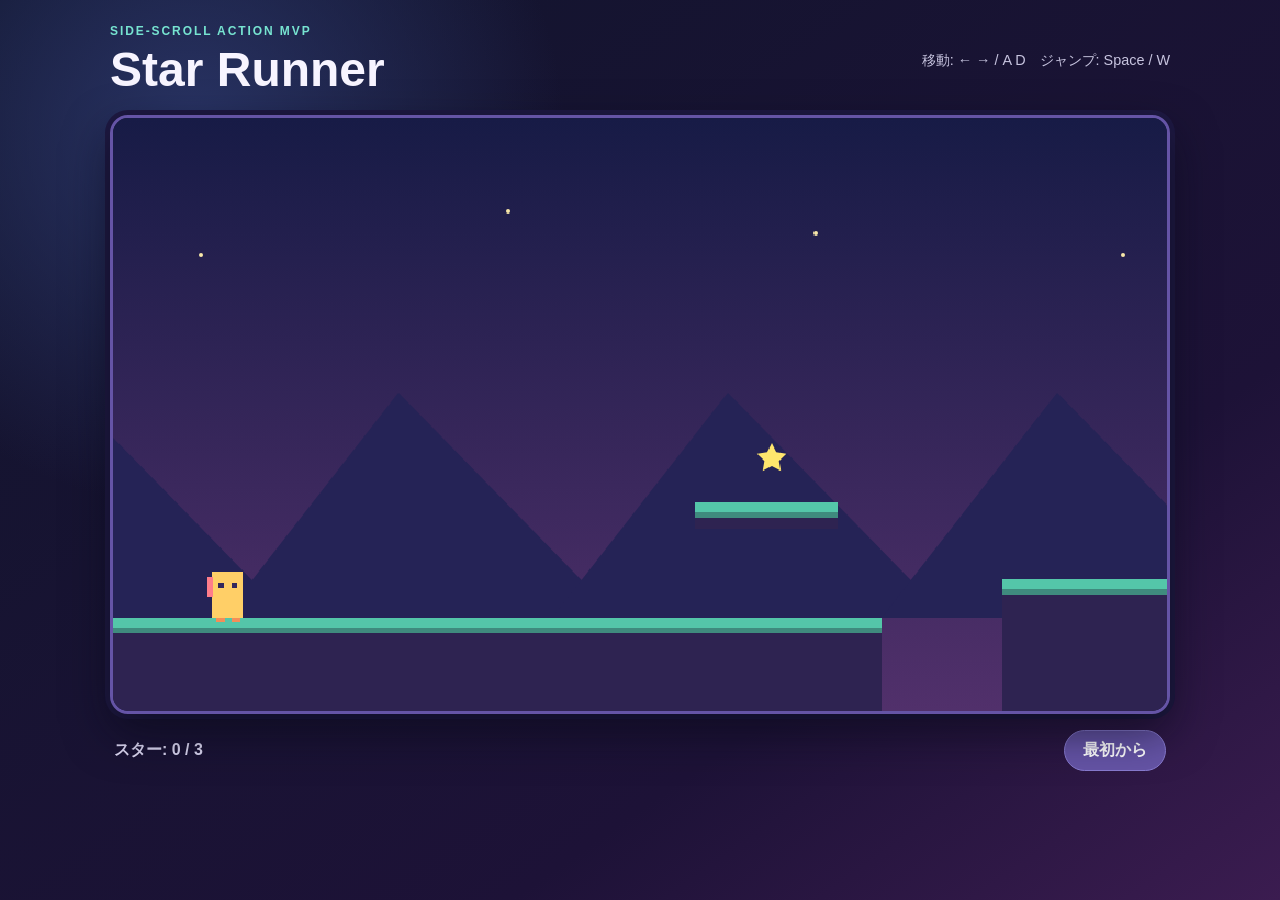
==== index.html @ 8c618209 "ゲームの初版" ====
<!DOCTYPE html>
<html lang="ja">
<head>
    <meta charset="UTF-8">
    <meta name="viewport" content="width=device-width, initial-scale=1.0">
    <title>Star Runner</title>
    <link rel="stylesheet" href="style.css">
</head>
<body>
    <main class="game-shell">
        <header class="game-header">
            <div>
                <p class="eyebrow">SIDE-SCROLL ACTION MVP</p>
                <h1>Star Runner</h1>
            </div>
            <p class="controls">移動: ← → / A D　ジャンプ: Space / W</p>
        </header>

        <section class="game-frame" aria-label="Star Runner ゲーム画面">
            <canvas id="gameCanvas" width="960" height="540"></canvas>
            <div id="status" class="status" role="status" aria-live="polite"></div>
        </section>

        <div class="game-footer">
            <span id="progress">スター: 0 / 3</span>
            <button id="restartButton" type="button">最初から</button>
        </div>
    </main>
    <script src="game.js"></script>
</body>
</html>
---- style.css ----
:root {
    color-scheme: dark;
    font-family: "Trebuchet MS", "Yu Gothic", sans-serif;
    background: #11152d;
    color: #f7f4ff;
}

* {
    box-sizing: border-box;
}

body {
    min-height: 100vh;
    margin: 0;
    padding: 24px;
    background:
        radial-gradient(circle at 15% 15%, #293465 0, transparent 28%),
        linear-gradient(145deg, #11152d, #1d1237 70%, #3b1c50);
}

.game-shell {
    width: min(100%, 1060px);
    margin: 0 auto;
}

.game-header,
.game-footer {
    display: flex;
    align-items: center;
    justify-content: space-between;
    gap: 16px;
}

.eyebrow {
    margin: 0 0 4px;
    color: #77e4d1;
    font-size: 0.75rem;
    font-weight: bold;
    letter-spacing: 0.16em;
}

h1 {
    margin: 0 0 18px;
    font-size: clamp(1.8rem, 5vw, 3rem);
}

.controls {
    margin: 0 0 18px;
    color: #c7c4df;
    font-size: 0.9rem;
    text-align: right;
}

.game-frame {
    position: relative;
    overflow: hidden;
    border: 3px solid #6554a6;
    border-radius: 18px;
    background: #191938;
    box-shadow: 0 18px 45px #08081799, 0 0 0 5px #1e1942;
}

canvas {
    display: block;
    width: 100%;
    height: auto;
    image-rendering: pixelated;
}

.status {
    position: absolute;
    inset: 0;
    display: grid;
    place-items: center;
    padding: 24px;
    background: #0c1024cc;
    color: #fff;
    font-size: clamp(1.3rem, 4vw, 2.4rem);
    font-weight: bold;
    text-align: center;
    text-shadow: 0 3px #261951;
}

.status:empty {
    display: none;
}

.game-footer {
    padding: 16px 4px;
    color: #dedaf4;
    font-weight: bold;
}

button {
    border: 1px solid #887bd0;
    border-radius: 999px;
    padding: 9px 18px;
    background: #6554a6;
    color: #fff;
    cursor: pointer;
    font: inherit;
}

button:hover,
button:focus-visible {
    background: #806ed0;
}

@media (max-width: 620px) {
    body {
        padding: 12px;
    }

    .game-header {
        display: block;
    }

    .controls {
        margin-top: -8px;
        text-align: left;
    }
}
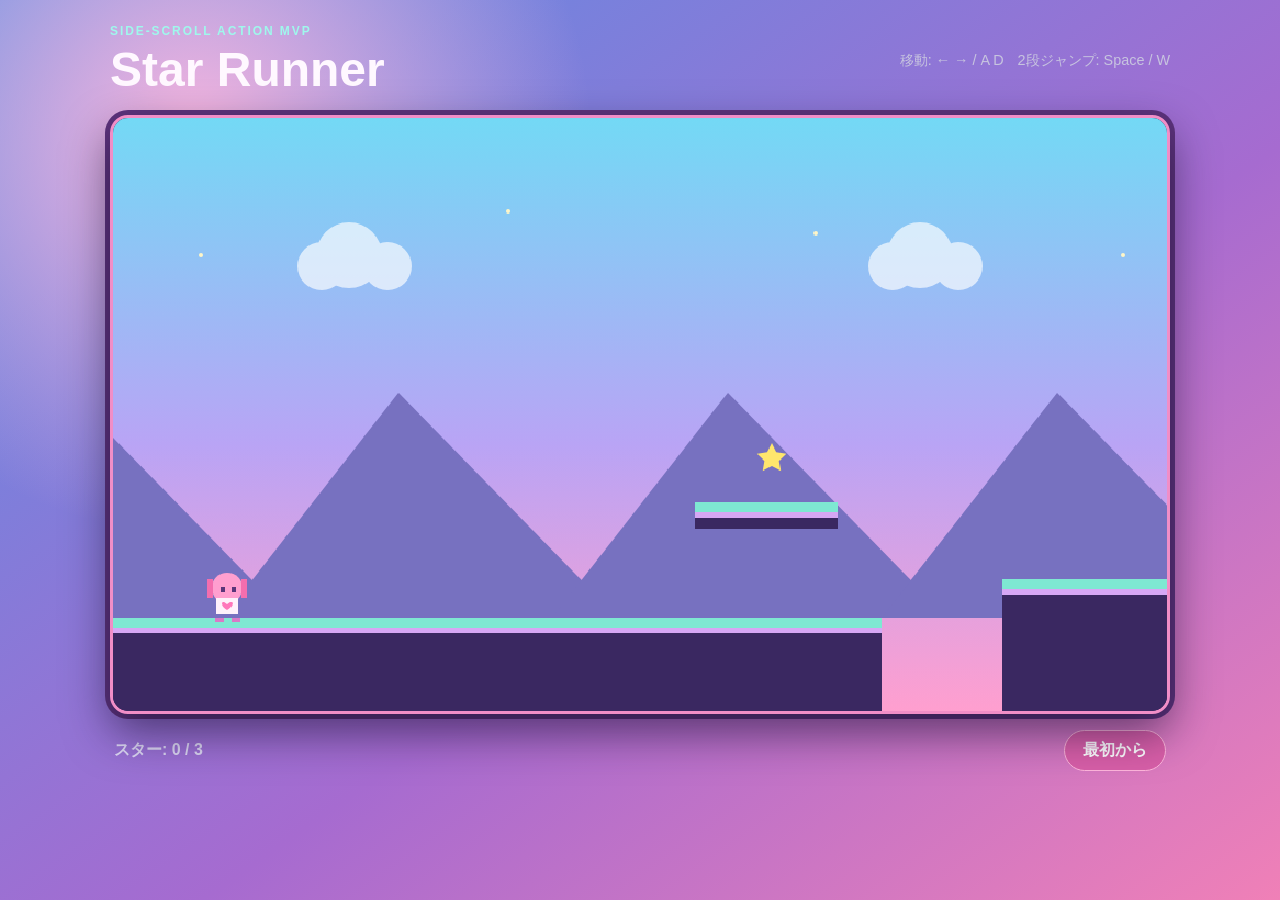
==== commit 652ee904: "２段階ジャンプ" ====
--- a/index.html
+++ b/index.html
@@ -13,7 +13,7 @@
                 <p class="eyebrow">SIDE-SCROLL ACTION MVP</p>
                 <h1>Star Runner</h1>
             </div>
-            <p class="controls">移動: ← → / A D　ジャンプ: Space / W</p>
+            <p class="controls">移動: ← → / A D　2段ジャンプ: Space / W</p>
         </header>
 
         <section class="game-frame" aria-label="Star Runner ゲーム画面">
--- a/style.css
+++ b/style.css
@@ -1,8 +1,8 @@
 :root {
     color-scheme: dark;
     font-family: "Trebuchet MS", "Yu Gothic", sans-serif;
-    background: #11152d;
-    color: #f7f4ff;
+    background: #5d3d91;
+    color: #fff8ff;
 }
 
 * {
@@ -14,8 +14,8 @@
     margin: 0;
     padding: 24px;
     background:
-        radial-gradient(circle at 15% 15%, #293465 0, transparent 28%),
-        linear-gradient(145deg, #11152d, #1d1237 70%, #3b1c50);
+        radial-gradient(circle at 15% 15%, #f7b6df 0, transparent 30%),
+        linear-gradient(145deg, #5b8fe4, #a66bd0 58%, #f080b7);
 }
 
 .game-shell {
@@ -33,7 +33,7 @@
 
 .eyebrow {
     margin: 0 0 4px;
-    color: #77e4d1;
+    color: #9ff8ec;
     font-size: 0.75rem;
     font-weight: bold;
     letter-spacing: 0.16em;
@@ -54,10 +54,10 @@
 .game-frame {
     position: relative;
     overflow: hidden;
-    border: 3px solid #6554a6;
+    border: 3px solid #f18ec7;
     border-radius: 18px;
-    background: #191938;
-    box-shadow: 0 18px 45px #08081799, 0 0 0 5px #1e1942;
+    background: #251b4d;
+    box-shadow: 0 18px 45px #180d3099, 0 0 0 5px #5e347d;
 }
 
 canvas {
@@ -92,10 +92,10 @@
 }
 
 button {
-    border: 1px solid #887bd0;
+    border: 1px solid #ffb6dc;
     border-radius: 999px;
     padding: 9px 18px;
-    background: #6554a6;
+    background: #d85fa8;
     color: #fff;
     cursor: pointer;
     font: inherit;
@@ -103,7 +103,7 @@
 
 button:hover,
 button:focus-visible {
-    background: #806ed0;
+    background: #ed78bb;
 }
 
 @media (max-width: 620px) {
